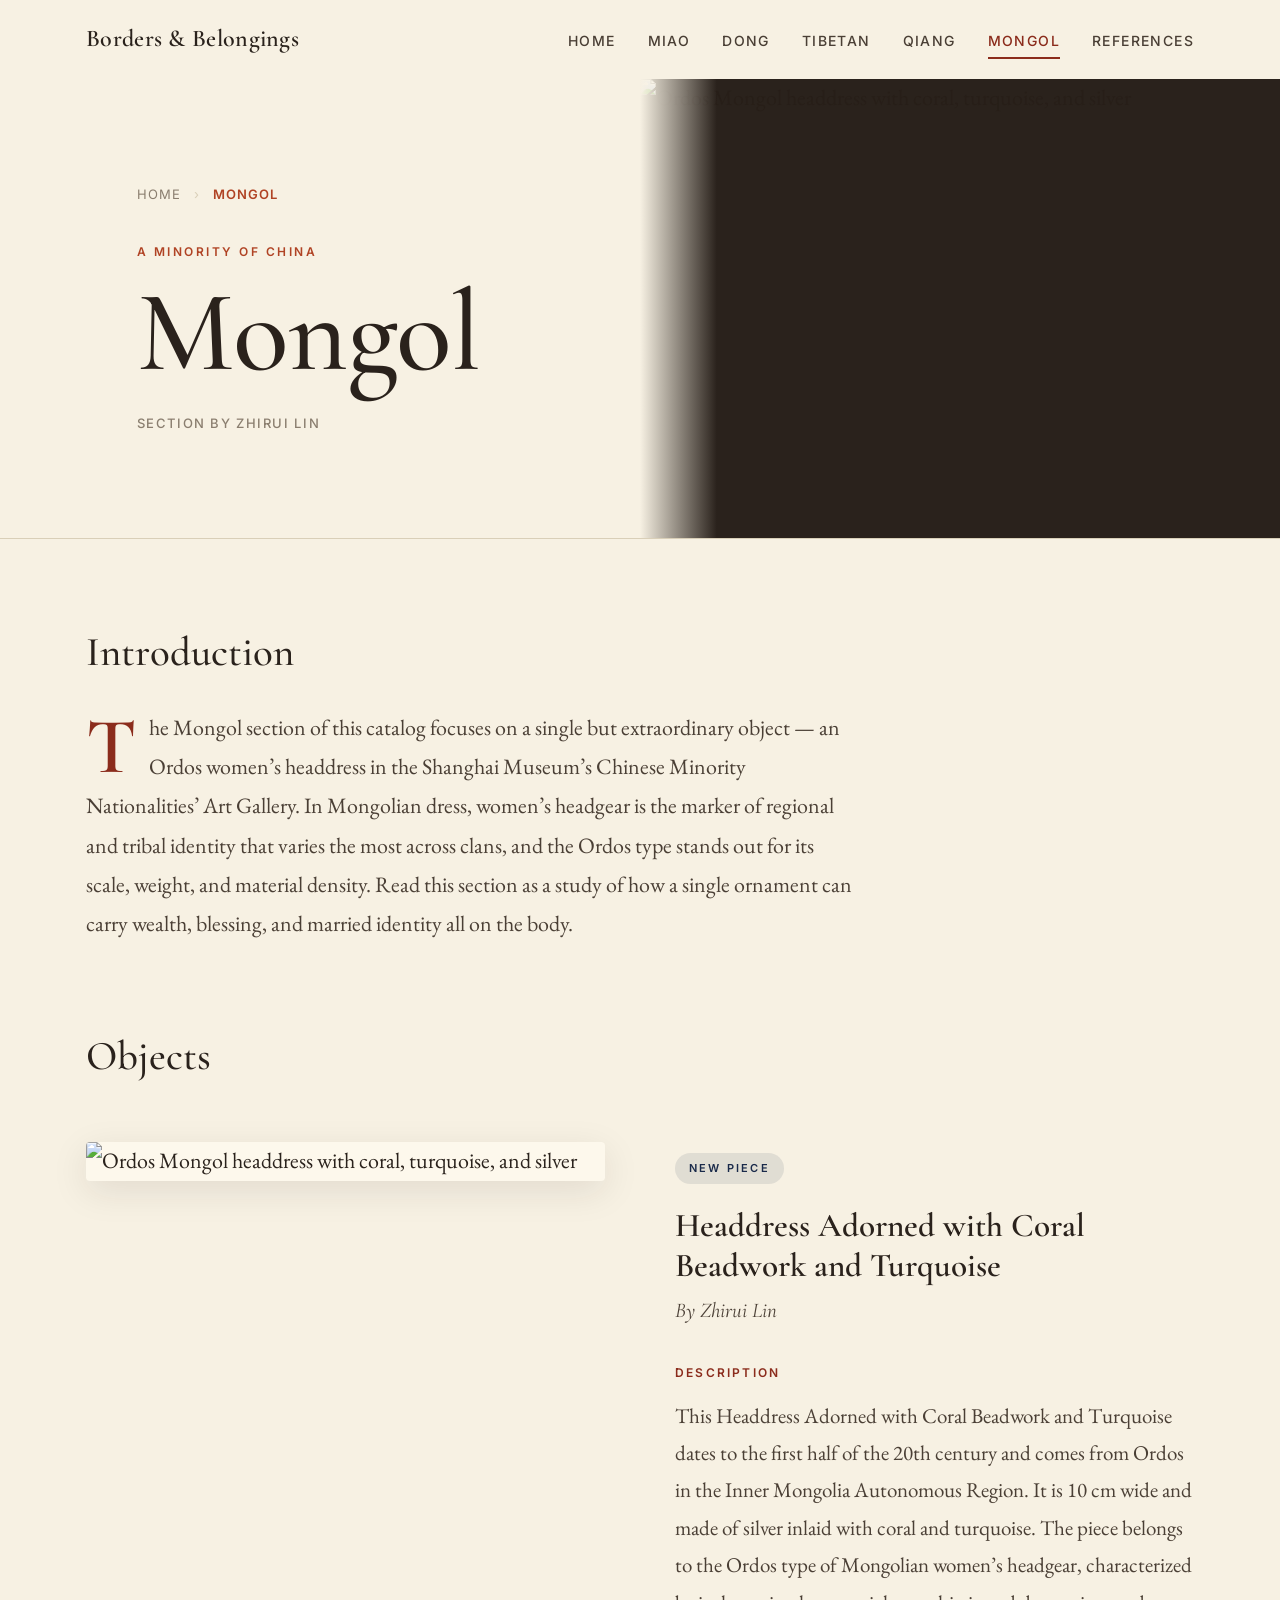
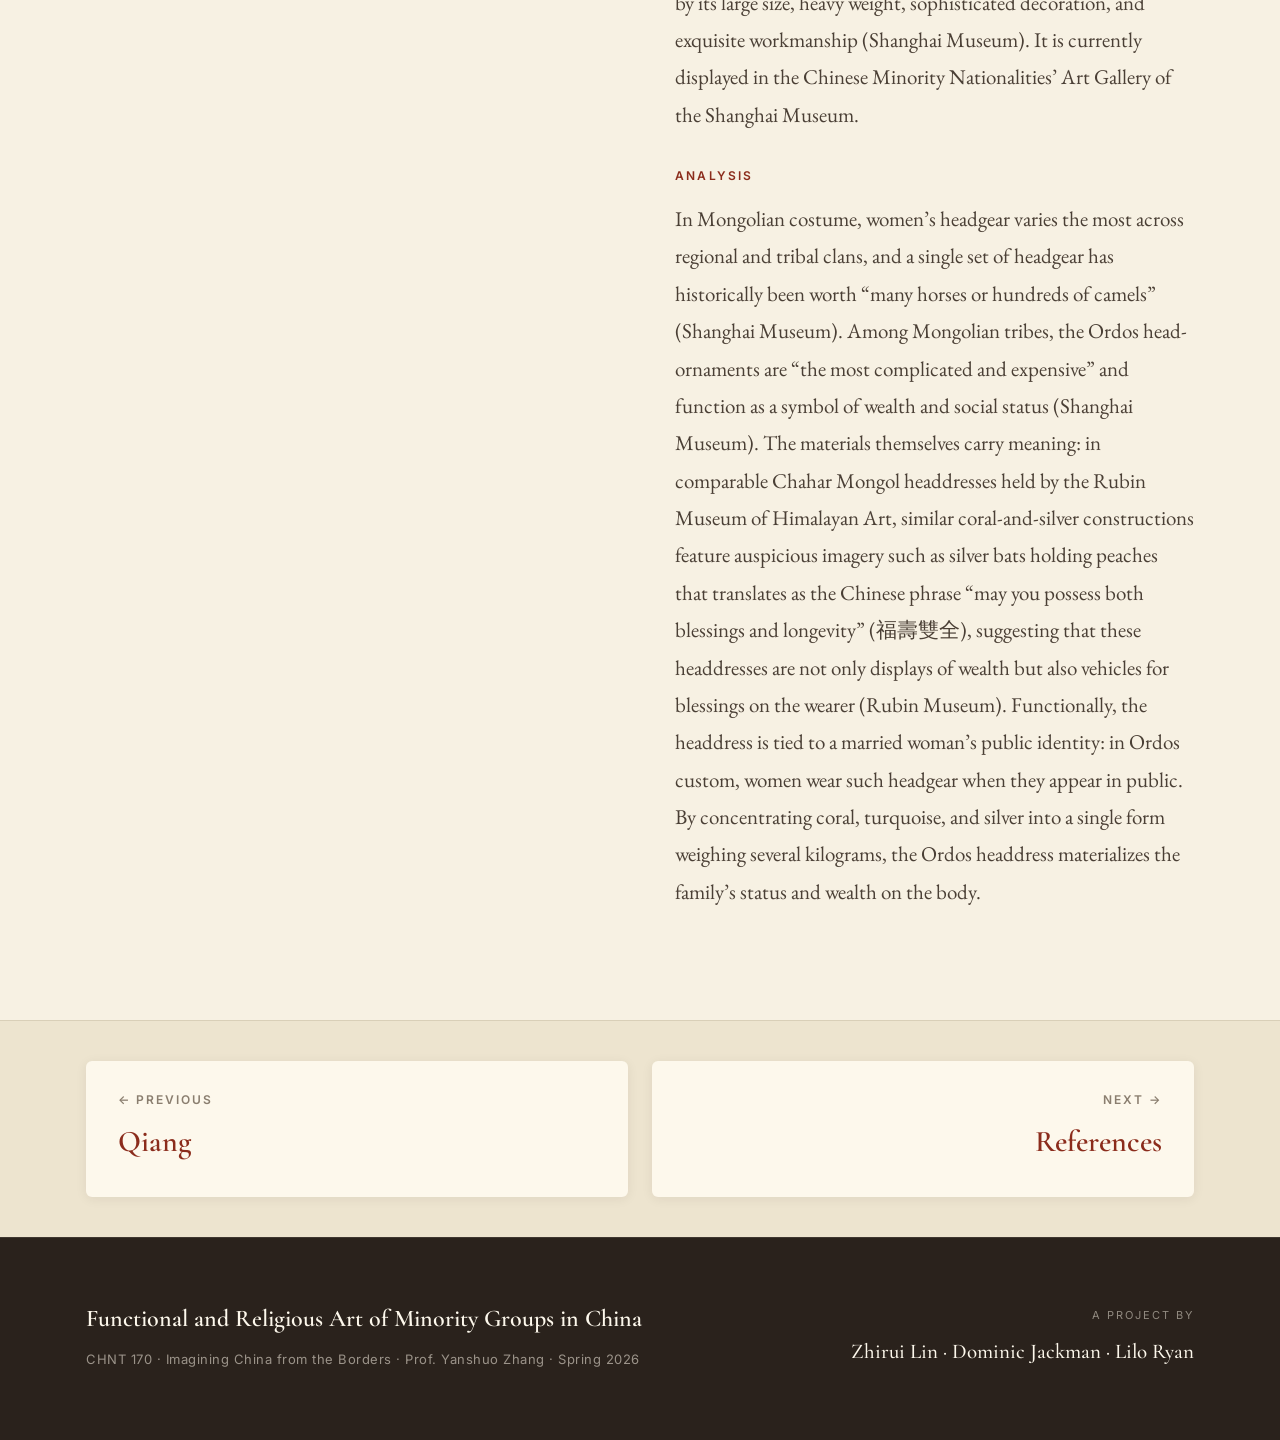
==== mongol.html @ 0d9a5960 "Add files via upload" ====
<!DOCTYPE html>
<html lang="en">
<head>
<meta charset="UTF-8" />
<meta name="viewport" content="width=device-width, initial-scale=1.0" />
<title>Mongol &mdash; Borders &amp; Belongings</title>
<link rel="preconnect" href="https://fonts.googleapis.com">
<link rel="preconnect" href="https://fonts.gstatic.com" crossorigin>
<link href="https://fonts.googleapis.com/css2?family=Cormorant+Garamond:wght@400;500;600;700&family=EB+Garamond:ital,wght@0,400;0,500;0,600;1,400&family=Inter:wght@400;500;600&display=swap" rel="stylesheet">
<link rel="stylesheet" href="styles.css">
</head>
<body>
<nav class="topnav" id="topnav">
  <div class="nav-inner">
    <a href="index.html" class="brand">Borders &amp; Belongings</a>
    <ul class="nav-links">
      <li><a href="index.html"      class="">Home</a></li>
      <li><a href="miao.html"       class="">Miao</a></li>
      <li><a href="dong.html"       class="">Dong</a></li>
      <li><a href="tibetan.html"    class="">Tibetan</a></li>
      <li><a href="qiang.html"      class="">Qiang</a></li>
      <li><a href="mongol.html"     class="current">Mongol</a></li>
      <li><a href="references.html" class="">References</a></li>
    </ul>
  </div>
</nav>
<section class="group-hero mongol-accent">
  <div class="group-hero-inner container">
    <p class="breadcrumb">
      <a href="index.html">Home</a> <span class="bc-sep">›</span> <span class="bc-current">Mongol</span>
    </p>
    <span class="group-eyebrow">A minority of China</span>
    <h1 class="group-title">Mongol</h1>
    <p class="group-author-tag">Section by Zhirui Lin</p>
  </div>
  <div class="group-hero-image">
    <img src="images/mongol-headwear.jpg" alt="Ordos Mongol headdress with coral, turquoise, and silver" />
  </div>
</section>

<section class="group-intro">
  <div class="container">
    <h2 class="section-h2">Introduction</h2>
    <div class="intro-body">
      <p>
  The Mongol section of this catalog focuses on a single but extraordinary object &mdash;
  an Ordos women&rsquo;s headdress in the Shanghai Museum&rsquo;s Chinese Minority
  Nationalities&rsquo; Art Gallery. In Mongolian dress, women&rsquo;s headgear is the
  marker of regional and tribal identity that varies the most across clans, and the Ordos
  type stands out for its scale, weight, and material density. Read this section as a
  study of how a single ornament can carry wealth, blessing, and married identity all on
  the body.
</p>

    </div>
  </div>
</section>

<section class="pieces">
  <div class="container">
    <h2 class="section-h2">Objects</h2>
    <article class="piece">
  <div class="piece-image">
    <img src="images/mongol-headwear.jpg" alt="Ordos Mongol headdress with coral, turquoise, and silver" class="" />
  </div>
  <div class="piece-text">
    <span class="piece-tag tag-new">New piece</span>
    <h3>Headdress Adorned with Coral Beadwork and Turquoise</h3>
    <p class="byline">By Zhirui Lin</p>
<h4>Description</h4>
<p>This Headdress Adorned with Coral Beadwork and Turquoise dates to the first half of the 20th century and comes from Ordos in the Inner Mongolia Autonomous Region. It is 10 cm wide and made of silver inlaid with coral and turquoise. The piece belongs to the Ordos type of Mongolian women&rsquo;s headgear, characterized by its large size, heavy weight, sophisticated decoration, and exquisite workmanship (Shanghai Museum). It is currently displayed in the Chinese Minority Nationalities&rsquo; Art Gallery of the Shanghai Museum.</p>
<h4>Analysis</h4>
<p>In Mongolian costume, women&rsquo;s headgear varies the most across regional and tribal clans, and a single set of headgear has historically been worth &ldquo;many horses or hundreds of camels&rdquo; (Shanghai Museum). Among Mongolian tribes, the Ordos head-ornaments are &ldquo;the most complicated and expensive&rdquo; and function as a symbol of wealth and social status (Shanghai Museum). The materials themselves carry meaning: in comparable Chahar Mongol headdresses held by the Rubin Museum of Himalayan Art, similar coral-and-silver constructions feature auspicious imagery such as silver bats holding peaches that translates as the Chinese phrase &ldquo;may you possess both blessings and longevity&rdquo; (福壽雙全), suggesting that these headdresses are not only displays of wealth but also vehicles for blessings on the wearer (Rubin Museum). Functionally, the headdress is tied to a married woman&rsquo;s public identity: in Ordos custom, women wear such headgear when they appear in public. By concentrating coral, turquoise, and silver into a single form weighing several kilograms, the Ordos headdress materializes the family&rsquo;s status and wealth on the body.</p>

  </div>
</article>
  </div>
</section>

<section class="page-pager">
  <div class="container pager-grid">
    <a class="pager prev" href="qiang.html">
      <span class="pager-label">← Previous</span>
      <span class="pager-name">Qiang</span>
    </a>
    <a class="pager next" href="references.html">
      <span class="pager-label">Next →</span>
      <span class="pager-name">References</span>
    </a>
  </div>
</section>

<footer class="footer">
  <div class="container">
    <div class="footer-grid">
      <div>
        <p class="footer-title">Functional and Religious Art of Minority Groups in China</p>
        <p class="footer-meta">CHNT 170 &middot; Imagining China from the Borders &middot; Prof. Yanshuo Zhang &middot; Spring 2026</p>
      </div>
      <div class="footer-authors">
        <p class="footer-label">A project by</p>
        <p>Zhirui Lin &middot; Dominic Jackman &middot; Lilo Ryan</p>
      </div>
    </div>
  </div>
</footer>
<script src="site.js"></script>
</body>
</html>
---- styles.css ----
/* ==========================================================
   Functional and Religious Art of Minority Groups in China
   CHNT 170 · Spring 2026
   ========================================================== */

:root {
  --paper:        #f7f1e3;
  --paper-deep:   #ede4cf;
  --cream:        #fdf8ec;
  --ink:          #2a221c;
  --ink-soft:     #4a3f35;
  --muted:        #8a7e6f;
  --rule:         #d9cfb8;
  --terracotta:   #8b2c1c;
  --terracotta-2: #b04324;
  --indigo:       #1a2a4a;
  --indigo-2:     #2c3e6b;
  --turquoise:    #4f8a82;
  --gold:         #b08628;
  --shadow:       0 10px 36px rgba(42, 34, 28, 0.10);
  --shadow-sm:    0 2px 12px rgba(42, 34, 28, 0.07);

  --accent:       var(--terracotta);
}

* { box-sizing: border-box; margin: 0; padding: 0; }
html { scroll-behavior: smooth; }

body {
  font-family: 'EB Garamond', Georgia, serif;
  font-size: 22px;
  line-height: 1.75;
  color: var(--ink);
  background: var(--paper);
  -webkit-font-smoothing: antialiased;
  text-rendering: optimizeLegibility;
}

img { max-width: 100%; height: auto; display: block; }

a {
  color: var(--terracotta);
  text-decoration: none;
  border-bottom: 1px solid rgba(139, 44, 28, 0.3);
  transition: border-color 0.2s, color 0.2s;
}
a:hover { color: var(--terracotta-2); border-color: var(--terracotta-2); }

.container {
  max-width: 1180px;
  margin: 0 auto;
  padding: 0 36px;
}

/* ============== NAV ============== */
.topnav {
  position: sticky;
  top: 0;
  z-index: 100;
  background: rgba(247, 241, 227, 0.92);
  backdrop-filter: blur(10px);
  -webkit-backdrop-filter: blur(10px);
  border-bottom: 1px solid transparent;
  transition: padding 0.25s, border-color 0.25s, background 0.25s;
  padding: 18px 0;
}
.topnav.scrolled {
  padding: 12px 0;
  border-bottom-color: var(--rule);
  background: rgba(247, 241, 227, 0.97);
}

.nav-inner {
  max-width: 1180px;
  margin: 0 auto;
  padding: 0 36px;
  display: flex;
  justify-content: space-between;
  align-items: center;
  gap: 24px;
}

.brand {
  border-bottom: none;
  color: var(--ink);
  font-family: 'Cormorant Garamond', serif;
  font-weight: 600;
  font-size: 24px;
  letter-spacing: 0.3px;
}
.brand:hover { color: var(--terracotta); }

.nav-links {
  list-style: none;
  display: flex;
  gap: 32px;
}

.nav-links a {
  color: var(--ink-soft);
  font-family: 'Inter', sans-serif;
  font-size: 14px;
  font-weight: 500;
  text-transform: uppercase;
  letter-spacing: 1.4px;
  border-bottom: none;
  padding: 4px 0;
  position: relative;
}

.nav-links a:hover { color: var(--terracotta); }
.nav-links a.current { color: var(--terracotta); }
.nav-links a.current::after {
  content: '';
  position: absolute;
  left: 0; right: 0;
  bottom: -6px;
  height: 2px;
  background: var(--terracotta);
}

@media (max-width: 920px) {
  .nav-inner { flex-wrap: wrap; }
  .nav-links { gap: 18px; flex-wrap: wrap; }
  .nav-links a { font-size: 12px; letter-spacing: 1px; }
}

/* ============== HOME HERO ============== */
.hero {
  position: relative;
  padding: 130px 0 150px;
  overflow: hidden;
  background:
    radial-gradient(ellipse at 25% 20%, rgba(176, 67, 36, 0.10), transparent 60%),
    radial-gradient(ellipse at 80% 70%, rgba(26, 42, 74, 0.10), transparent 60%),
    var(--paper);
}

.hero-inner {
  max-width: 1180px;
  margin: 0 auto;
  padding: 0 36px;
  position: relative;
  z-index: 2;
}

.kicker {
  font-family: 'Inter', sans-serif;
  font-size: 13px;
  letter-spacing: 2.6px;
  text-transform: uppercase;
  color: var(--terracotta);
  font-weight: 600;
  margin-bottom: 32px;
}

.hero h1 {
  font-family: 'Cormorant Garamond', serif;
  font-weight: 500;
  font-size: clamp(48px, 7vw, 92px);
  line-height: 1.04;
  letter-spacing: -0.5px;
  color: var(--ink);
  max-width: 14ch;
  margin-bottom: 40px;
}
.hero h1 em {
  font-style: italic;
  color: var(--terracotta);
}

.lede {
  font-size: clamp(20px, 1.6vw, 24px);
  line-height: 1.65;
  color: var(--ink-soft);
  max-width: 60ch;
  margin-bottom: 60px;
  font-style: italic;
}

.authors {
  display: flex;
  flex-wrap: wrap;
  align-items: center;
  gap: 14px;
  font-family: 'Cormorant Garamond', serif;
  font-size: 22px;
}
.author-label {
  font-family: 'Inter', sans-serif;
  font-size: 12px;
  letter-spacing: 2px;
  text-transform: uppercase;
  color: var(--muted);
  margin-right: 6px;
}
.author { color: var(--ink); font-weight: 600; }
.dot { color: var(--rule); }

@media (max-width: 880px) {
  .hero { padding: 70px 0 90px; }
}

/* ============== ABOUT ============== */
.about {
  padding: 100px 0 70px;
  background: var(--paper);
  border-top: 1px solid var(--rule);
}

.about-grid {
  font-size: 22px;
  line-height: 1.78;
  color: var(--ink-soft);
  max-width: 70ch;
}
.about-grid p { margin-bottom: 26px; }
.about-grid p:first-child::first-letter {
  font-family: 'Cormorant Garamond', serif;
  font-size: 4.4em;
  float: left;
  line-height: 0.85;
  margin: 8px 14px 0 0;
  color: var(--terracotta);
  font-weight: 600;
}

/* ============== SECTION HEADERS ============== */
.section-eyebrow {
  display: inline-block;
  font-family: 'Inter', sans-serif;
  font-size: 12px;
  letter-spacing: 2.5px;
  text-transform: uppercase;
  color: var(--accent);
  font-weight: 600;
  margin-bottom: 22px;
  padding-bottom: 4px;
  border-bottom: 2px solid var(--accent);
}

h2 {
  font-family: 'Cormorant Garamond', serif;
  font-weight: 500;
  font-size: clamp(38px, 4.4vw, 60px);
  line-height: 1.1;
  color: var(--ink);
  margin-bottom: 36px;
}

.section-h2 {
  font-family: 'Cormorant Garamond', serif;
  font-weight: 500;
  font-size: clamp(32px, 3.2vw, 44px);
  margin-bottom: 32px;
  color: var(--ink);
  line-height: 1.15;
}

h3 {
  font-family: 'Cormorant Garamond', serif;
  font-weight: 600;
  font-size: clamp(28px, 2.6vw, 38px);
  color: var(--ink);
  margin-bottom: 8px;
  line-height: 1.2;
}

h4 {
  font-family: 'Inter', sans-serif;
  font-size: 12px;
  font-weight: 600;
  letter-spacing: 2.2px;
  text-transform: uppercase;
  color: var(--accent);
  margin: 32px 0 14px;
}

p { margin-bottom: 18px; }
p:last-child { margin-bottom: 0; }

/* ============== HOME GROUP CARDS ============== */
.groups-grid {
  padding: 90px 0 130px;
  background: var(--paper-deep);
}

.grid-lede {
  font-size: 20px;
  color: var(--ink-soft);
  font-style: italic;
  max-width: 60ch;
  margin-bottom: 56px;
}

.cards {
  display: grid;
  grid-template-columns: repeat(2, 1fr);
  gap: 36px;
}

.group-card {
  display: flex;
  flex-direction: column;
  background: var(--cream);
  border-radius: 6px;
  overflow: hidden;
  box-shadow: var(--shadow-sm);
  border-bottom: none !important;
  color: var(--ink);
  transition: transform 0.3s ease, box-shadow 0.3s ease;
  position: relative;
}
.group-card:hover {
  transform: translateY(-4px);
  box-shadow: var(--shadow);
  color: var(--ink);
}
.group-card .card-link .arrow {
  display: inline-block;
  transition: transform 0.25s;
}
.group-card:hover .card-link .arrow {
  transform: translateX(6px);
}

.card-media {
  position: relative;
  height: 280px;
  overflow: hidden;
  background: var(--paper);
}
.card-media img {
  width: 100%;
  height: 100%;
  object-fit: cover;
  transition: transform 0.6s ease;
}
.group-card:hover .card-media img { transform: scale(1.04); }

.card-body {
  padding: 32px 32px 36px;
  position: relative;
}

.card-num {
  display: block;
  font-family: 'Cormorant Garamond', serif;
  font-style: italic;
  font-size: 22px;
  color: var(--accent);
  font-weight: 500;
  margin-bottom: 6px;
}
.card-body h3 {
  font-size: 36px;
  margin-bottom: 14px;
  color: var(--ink);
}
.card-blurb {
  font-size: 19px;
  line-height: 1.65;
  color: var(--ink-soft);
  margin-bottom: 28px;
}
.card-link {
  font-family: 'Inter', sans-serif;
  font-size: 14px;
  font-weight: 600;
  letter-spacing: 1.5px;
  text-transform: uppercase;
  color: var(--accent);
}

.refs-card { background: var(--ink); color: var(--cream); }
.refs-card .card-num,
.refs-card .card-link { color: var(--paper-deep); }
.refs-card h3 { color: var(--cream); }
.refs-card .card-blurb { color: rgba(247, 241, 227, 0.75); }
.refs-card:hover { color: var(--cream); }
.refs-body { padding: 56px 32px 48px; min-height: 280px; display:flex; flex-direction:column; justify-content:center; }

/* group accent variables for cards + heroes */
.miao-accent     { --accent: var(--indigo); }
.dong-accent     { --accent: var(--turquoise); }
.tibetan-accent  { --accent: var(--terracotta); }
.qiang-accent    { --accent: var(--gold); }
.mongol-accent   { --accent: var(--terracotta-2); }

@media (max-width: 880px) {
  .cards { grid-template-columns: 1fr; gap: 24px; }
  .card-media { height: 220px; }
}

/* ============== GROUP PAGE HERO ============== */
.group-hero {
  position: relative;
  display: grid;
  grid-template-columns: 1fr 1fr;
  min-height: 460px;
  background: var(--paper);
  border-bottom: 1px solid var(--rule);
}

.group-hero-inner {
  display: flex;
  flex-direction: column;
  justify-content: center;
  padding-top: 70px;
  padding-bottom: 70px;
  padding-right: 60px !important;
}

.breadcrumb {
  font-family: 'Inter', sans-serif;
  font-size: 13px;
  letter-spacing: 1px;
  text-transform: uppercase;
  color: var(--muted);
  margin-bottom: 36px;
}
.breadcrumb a {
  color: var(--muted);
  border-bottom: none;
}
.breadcrumb a:hover { color: var(--accent); }
.bc-sep { margin: 0 8px; color: var(--rule); }
.bc-current { color: var(--accent); font-weight: 600; }

.group-eyebrow {
  display: inline-block;
  font-family: 'Inter', sans-serif;
  font-size: 12px;
  letter-spacing: 2.5px;
  text-transform: uppercase;
  color: var(--accent);
  font-weight: 600;
  margin-bottom: 16px;
}

.group-title {
  font-family: 'Cormorant Garamond', serif;
  font-weight: 500;
  font-size: clamp(60px, 9vw, 130px);
  line-height: 0.95;
  color: var(--ink);
  margin-bottom: 24px;
  letter-spacing: -1px;
}

.group-author-tag {
  font-family: 'Inter', sans-serif;
  font-size: 13px;
  letter-spacing: 1.6px;
  text-transform: uppercase;
  color: var(--muted);
  font-weight: 500;
}

.group-hero-image {
  position: relative;
  overflow: hidden;
  background: var(--ink);
}
.group-hero-image::after {
  content: '';
  position: absolute;
  inset: 0;
  background: linear-gradient(90deg, var(--paper) 0%, transparent 12%);
  pointer-events: none;
}
.group-hero-image img {
  width: 100%;
  height: 100%;
  object-fit: cover;
  filter: contrast(1.04) saturate(1.05);
}

@media (max-width: 880px) {
  .group-hero { grid-template-columns: 1fr; min-height: auto; }
  .group-hero-inner { padding: 50px 36px !important; }
  .group-hero-image { height: 320px; }
  .group-title { font-size: clamp(54px, 14vw, 80px); }
}

/* ============== GROUP INTRO ============== */
.group-intro {
  padding: 90px 0 30px;
  background: var(--paper);
}
.intro-body {
  font-size: 22px;
  line-height: 1.78;
  color: var(--ink-soft);
  max-width: 70ch;
}
.intro-body p::first-letter {
  font-family: 'Cormorant Garamond', serif;
  font-size: 3.6em;
  float: left;
  line-height: 0.85;
  margin: 6px 12px 0 0;
  color: var(--accent);
  font-weight: 600;
}

/* ============== PIECES ============== */
.pieces { padding: 60px 0 110px; background: var(--paper); }

.piece {
  display: grid;
  grid-template-columns: 1fr 1fr;
  gap: 70px;
  align-items: start;
  margin: 90px 0 0;
  padding-top: 90px;
  border-top: 1px solid var(--rule);
}
.piece:first-of-type {
  border-top: none;
  padding-top: 30px;
  margin-top: 30px;
}

.piece:nth-of-type(even) { direction: rtl; }
.piece:nth-of-type(even) > * { direction: ltr; }

/* text-only piece: no image column */
.piece.piece-text-only {
  grid-template-columns: 1fr;
  max-width: 78ch;
  margin-left: auto;
  margin-right: auto;
}
.piece.piece-text-only:nth-of-type(even) { direction: ltr; }

.piece-image {
  position: sticky;
  top: 90px;
}
.piece-image img {
  width: 100%;
  height: auto;
  border-radius: 4px;
  box-shadow: var(--shadow);
  background: var(--cream);
}
.piece-image .secondary-image {
  margin-top: 20px;
  width: 72%;
  margin-left: auto;
}

.piece-text {
  padding-top: 4px;
}

.piece-tag {
  display: inline-block;
  font-family: 'Inter', sans-serif;
  font-size: 11px;
  letter-spacing: 2.2px;
  text-transform: uppercase;
  font-weight: 600;
  padding: 6px 14px;
  border-radius: 100px;
  margin-bottom: 22px;
}
.tag-existing { background: rgba(139, 44, 28, 0.10); color: var(--terracotta); }
.tag-new      { background: rgba(26, 42, 74, 0.10); color: var(--indigo); }

.byline {
  font-family: 'Cormorant Garamond', serif;
  font-style: italic;
  font-size: 20px;
  color: var(--muted);
  margin-bottom: 0;
  margin-top: -2px;
}

.piece-text p {
  font-size: 21px;
  color: var(--ink-soft);
  line-height: 1.78;
}

@media (max-width: 880px) {
  .piece {
    grid-template-columns: 1fr;
    gap: 32px;
    margin: 60px 0 0;
    padding-top: 60px;
  }
  .piece-image { position: static; }
  .piece:nth-of-type(even) { direction: ltr; }
  .pieces { padding: 30px 0 60px; }
}

/* ============== PREV/NEXT PAGER ============== */
.page-pager {
  background: var(--paper-deep);
  padding: 40px 0;
  border-top: 1px solid var(--rule);
}
.pager-grid {
  display: grid;
  grid-template-columns: 1fr 1fr;
  gap: 24px;
}

.pager {
  display: flex;
  flex-direction: column;
  gap: 6px;
  padding: 28px 32px;
  background: var(--cream);
  border-radius: 6px;
  border-bottom: none !important;
  color: var(--ink);
  box-shadow: var(--shadow-sm);
  transition: transform 0.25s ease, box-shadow 0.25s ease;
}
.pager:hover {
  transform: translateY(-2px);
  box-shadow: var(--shadow);
  color: var(--ink);
}
.pager.next { text-align: right; align-items: flex-end; }

.pager-label {
  font-family: 'Inter', sans-serif;
  font-size: 12px;
  letter-spacing: 2px;
  text-transform: uppercase;
  color: var(--muted);
  font-weight: 600;
}
.pager-name {
  font-family: 'Cormorant Garamond', serif;
  font-size: 30px;
  font-weight: 600;
  color: var(--terracotta);
}

@media (max-width: 700px) {
  .pager-grid { grid-template-columns: 1fr; }
  .pager.next { text-align: left; align-items: flex-start; }
}

/* ============== REFERENCES PAGE ============== */
.page-header.refs-header {
  padding: 90px 0 40px;
  background: var(--paper);
  border-bottom: 1px solid var(--rule);
  --accent: var(--terracotta);
}
.page-lede {
  font-size: 22px;
  font-style: italic;
  color: var(--ink-soft);
  max-width: 60ch;
  margin-top: 16px;
}

.references-page {
  padding: 70px 0 100px;
  background: var(--paper);
}

.ref-list-page {
  list-style: none;
  counter-reset: ref;
  max-width: 80ch;
  margin: 0 auto;
}
.ref-list-page li {
  counter-increment: ref;
  position: relative;
  padding: 22px 0 22px 64px;
  border-top: 1px solid var(--rule);
  font-size: 19px;
  line-height: 1.65;
  color: var(--ink-soft);
}
.ref-list-page li:last-child { border-bottom: 1px solid var(--rule); }
.ref-list-page li::before {
  content: counter(ref, decimal-leading-zero);
  position: absolute;
  left: 0;
  top: 24px;
  font-family: 'Cormorant Garamond', serif;
  font-style: italic;
  font-size: 22px;
  color: var(--terracotta);
  font-weight: 500;
  width: 44px;
  text-align: right;
}

.back-home {
  margin-top: 56px;
  text-align: center;
  font-family: 'Inter', sans-serif;
  font-size: 14px;
  letter-spacing: 1.5px;
  text-transform: uppercase;
}
.back-home a { font-weight: 600; }

/* ============== FOOTER ============== */
.footer {
  background: var(--ink);
  color: rgba(247, 241, 227, 0.7);
  padding: 60px 0 70px;
  border-top: 1px solid rgba(247, 241, 227, 0.1);
}

.footer-grid {
  display: grid;
  grid-template-columns: 2fr 1fr;
  gap: 32px;
  align-items: end;
}

.footer-title {
  font-family: 'Cormorant Garamond', serif;
  font-size: 24px;
  color: var(--cream);
  margin-bottom: 8px;
  font-weight: 600;
}

.footer-meta {
  font-family: 'Inter', sans-serif;
  font-size: 13px;
  letter-spacing: 0.5px;
  color: rgba(247, 241, 227, 0.55);
  margin: 0;
}

.footer-authors { text-align: right; }
.footer-label {
  font-family: 'Inter', sans-serif;
  font-size: 11px;
  letter-spacing: 2px;
  text-transform: uppercase;
  color: rgba(247, 241, 227, 0.5);
  margin-bottom: 8px;
}
.footer-authors p:last-child {
  font-family: 'Cormorant Garamond', serif;
  font-size: 21px;
  color: var(--cream);
  font-weight: 500;
}

@media (max-width: 700px) {
  .footer-grid { grid-template-columns: 1fr; }
  .footer-authors { text-align: left; }
}
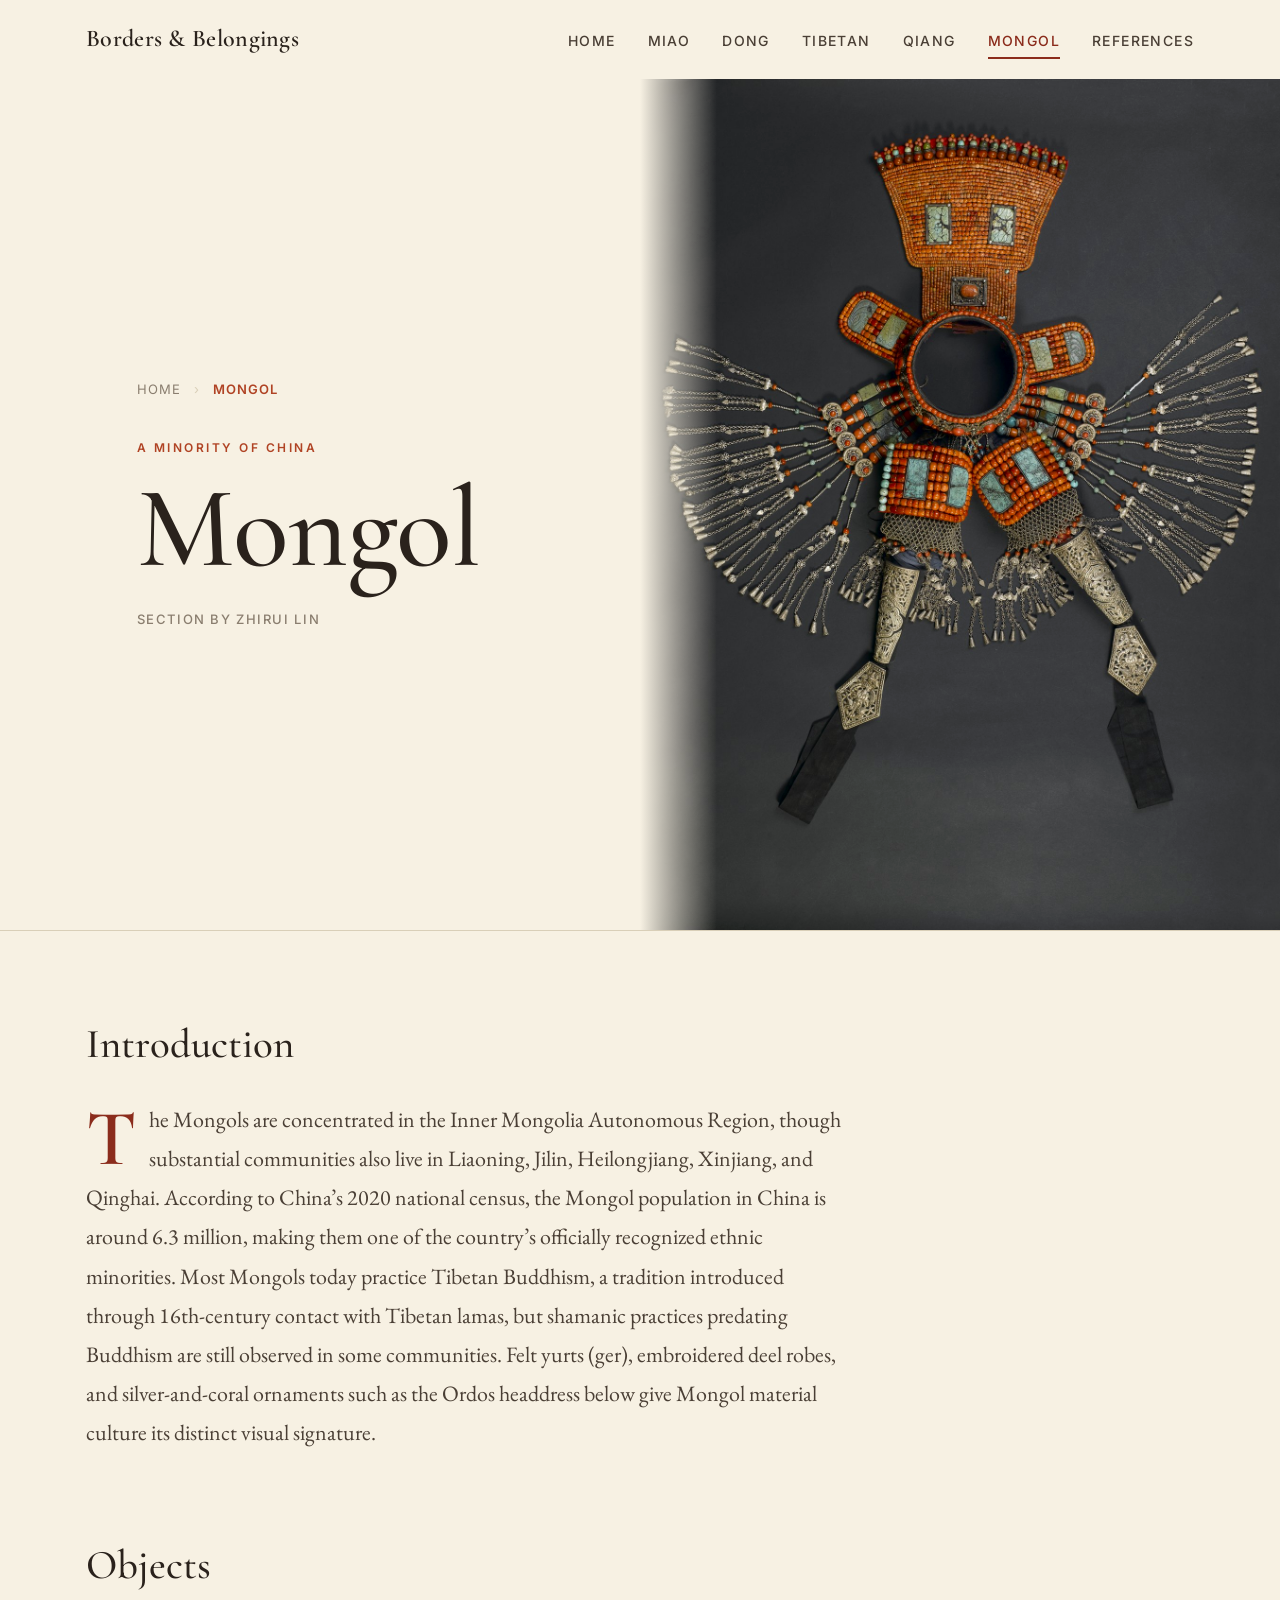
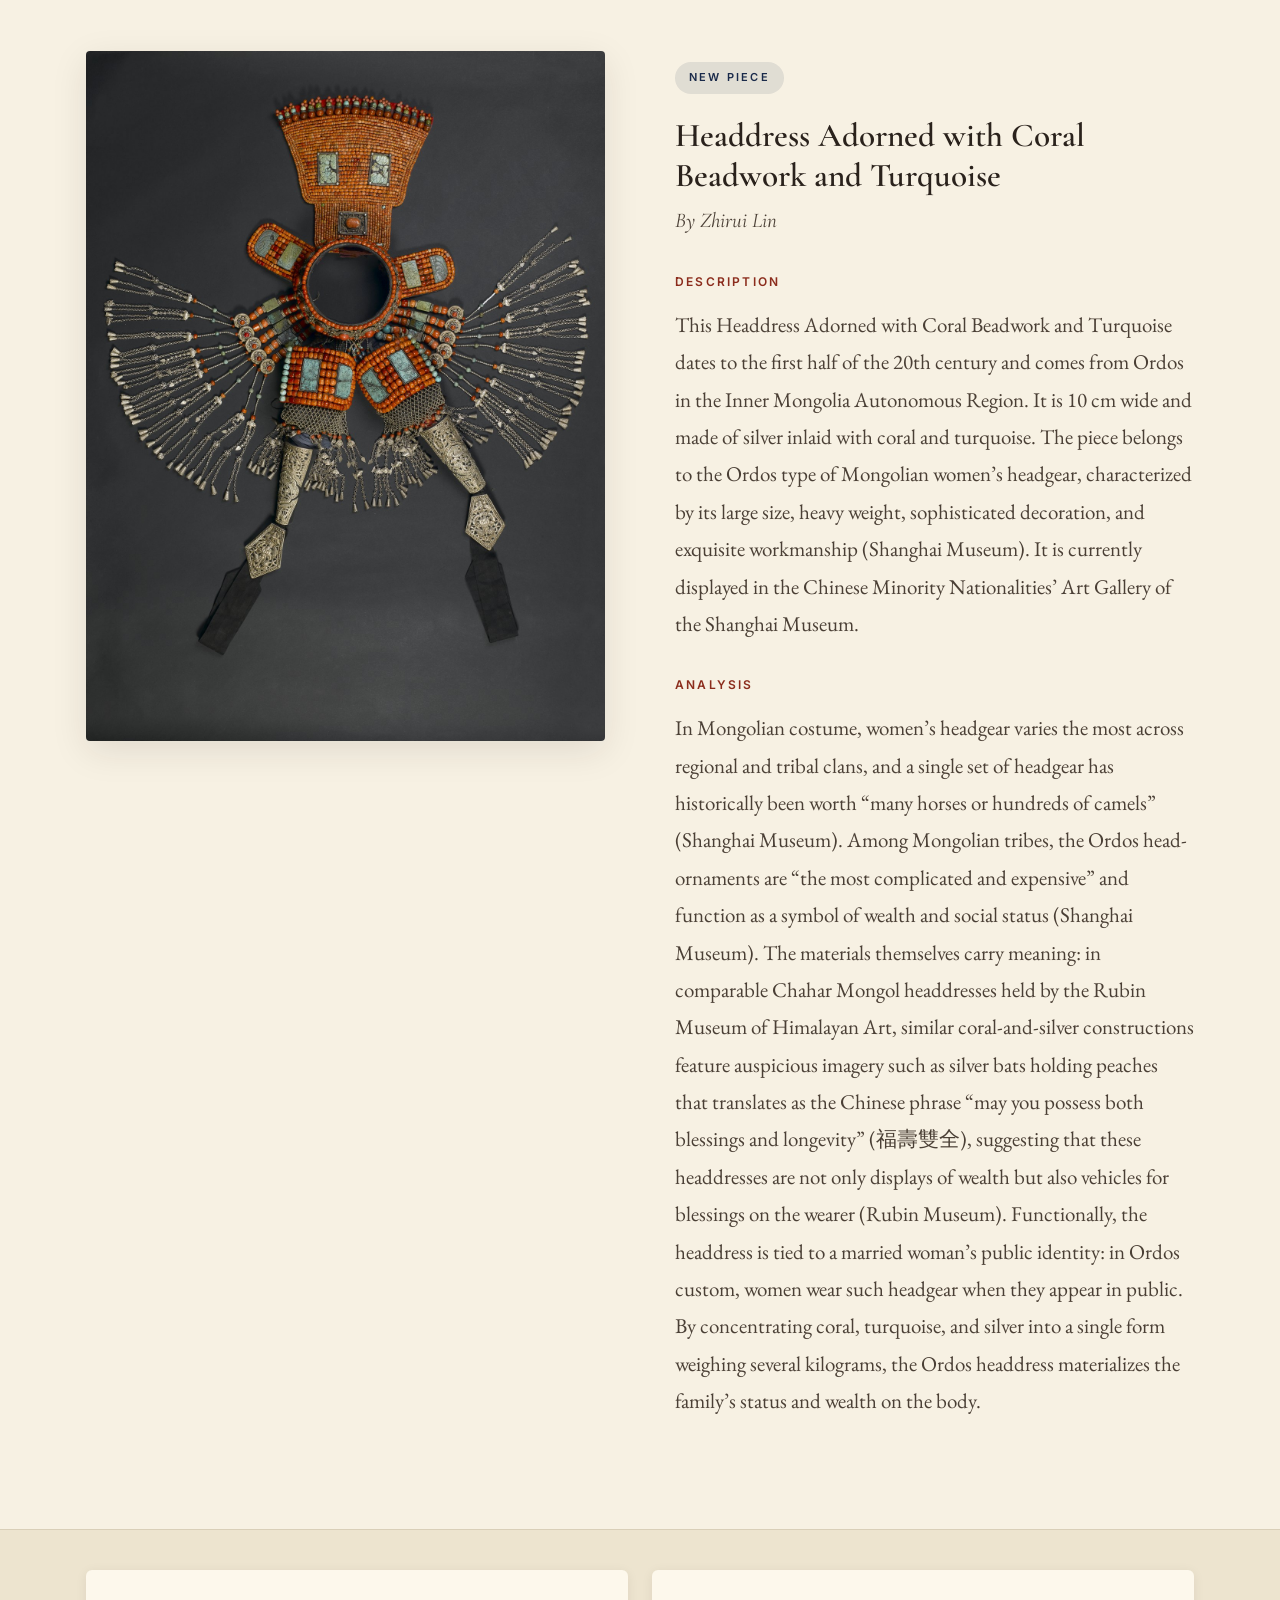
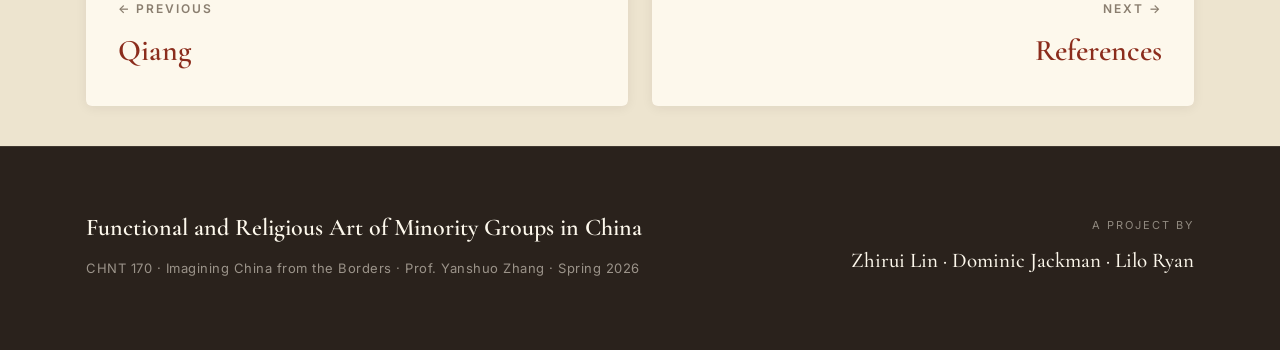
==== commit a02633ae: "mongol updated" ====
--- a/mongol.html
+++ b/mongol.html
@@ -43,13 +43,15 @@
     <h2 class="section-h2">Introduction</h2>
     <div class="intro-body">
       <p>
-  The Mongol section of this catalog focuses on a single but extraordinary object &mdash;
-  an Ordos women&rsquo;s headdress in the Shanghai Museum&rsquo;s Chinese Minority
-  Nationalities&rsquo; Art Gallery. In Mongolian dress, women&rsquo;s headgear is the
-  marker of regional and tribal identity that varies the most across clans, and the Ordos
-  type stands out for its scale, weight, and material density. Read this section as a
-  study of how a single ornament can carry wealth, blessing, and married identity all on
-  the body.
+  The Mongols are concentrated in the Inner Mongolia Autonomous Region, though substantial
+  communities also live in Liaoning, Jilin, Heilongjiang, Xinjiang, and Qinghai. According
+  to China&rsquo;s 2020 national census, the Mongol population in China is around 6.3
+  million, making them one of the country&rsquo;s officially recognized ethnic minorities.
+  Most Mongols today practice Tibetan Buddhism, a tradition introduced through 16th-century
+  contact with Tibetan lamas, but shamanic practices predating Buddhism are still observed
+  in some communities. Felt yurts (ger), embroidered deel robes, and silver-and-coral
+  ornaments such as the Ordos headdress below give Mongol material culture its distinct
+  visual signature.
 </p>
 
     </div>
